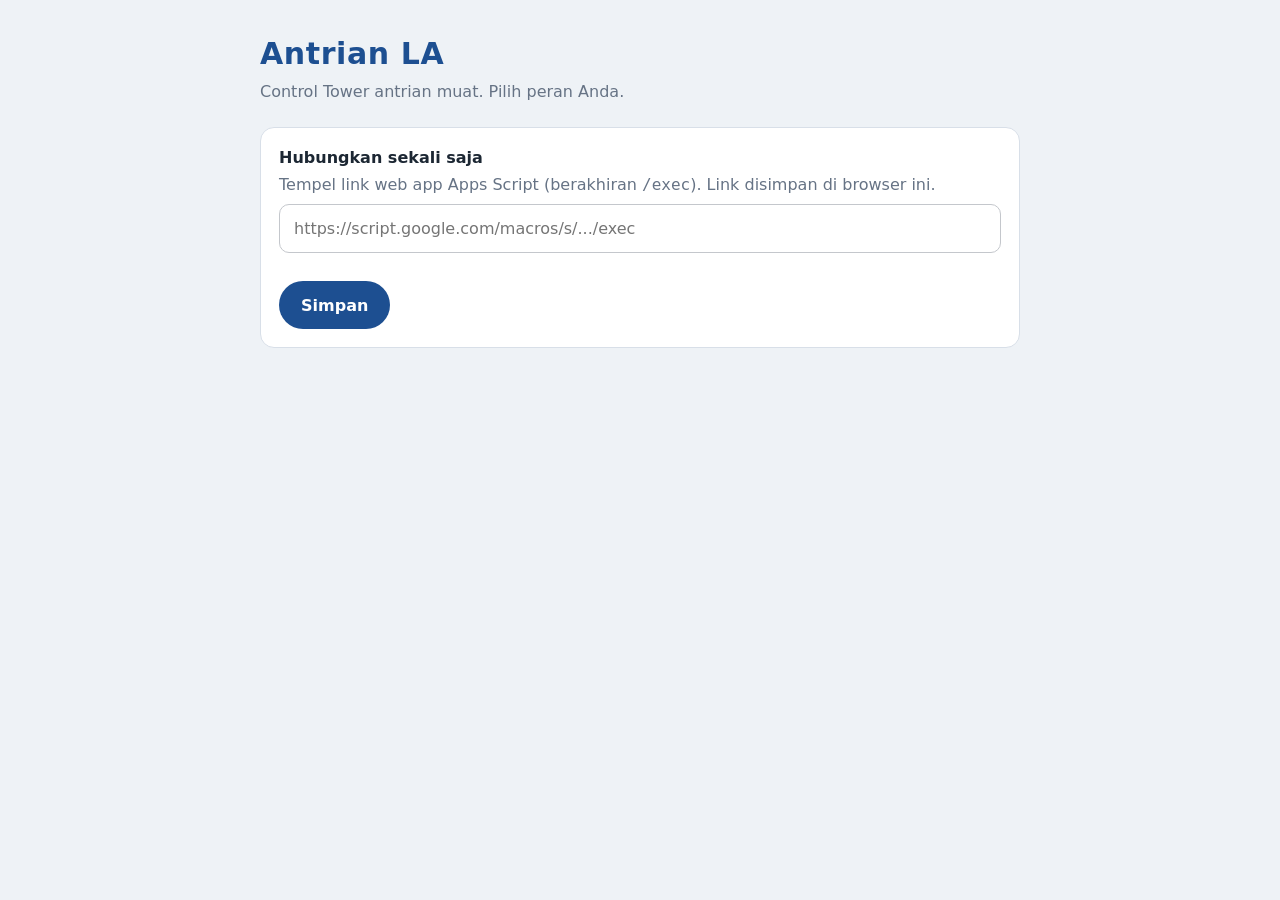
==== index.html @ 9a7a3036 "Tambah halaman github.io (gerbang menu) index.html statis: tempel link web app Apps Script sekali, l" ====
<!DOCTYPE html>
<html lang="id"><head><meta charset="utf-8">
<meta name="viewport" content="width=device-width,initial-scale=1">
<title>Antrian LA</title>
<link rel="icon" href="data:image/svg+xml,%3Csvg xmlns='http://www.w3.org/2000/svg' viewBox='0 0 24 24'%3E%3Crect width='24' height='24' rx='5' fill='%231d4f91'/%3E%3Cpath fill='%23fff' d='M12 4 5.5 6.8v4.4c0 3.9 2.8 7.4 6.5 8.3 3.7-.9 6.5-4.4 6.5-8.3V6.8z'/%3E%3C/svg%3E">
<style>
:root{--navy:#1d4f91;--ink:#1c2733;--mut:#667385;--ln:#d8dfe8;--bg:#eef2f6}
*{box-sizing:border-box}
body{margin:0;min-height:100vh;background:var(--bg);color:var(--ink);font:16px/1.45 system-ui,-apple-system,"Segoe UI",Roboto,sans-serif;display:grid;place-items:start center;padding:32px 16px}
main{width:100%;max-width:760px}
h1{margin:0 0 4px;font-size:30px;color:var(--navy);letter-spacing:.02em}
p.s{margin:0 0 24px;color:var(--mut)}
.g{display:grid;grid-template-columns:repeat(auto-fit,minmax(280px,1fr));gap:12px}
a.c{display:flex;gap:14px;align-items:center;background:#fff;border:1px solid var(--ln);border-radius:14px;padding:18px;color:inherit;text-decoration:none;transition:transform .12s,box-shadow .12s}
a.c:hover{box-shadow:0 4px 14px #0001;transform:translateY(-2px)}
a.c:active{transform:scale(.98)}
a.c svg{width:34px;height:34px;fill:var(--navy);flex:none}
a.c b{display:block;font-size:18px}a.c span{color:var(--mut);font-size:14px}
a.tv{grid-column:1/-1;justify-content:center;background:transparent;border-style:dashed;padding:12px;color:var(--navy);font-weight:600}
.box{background:#fff;border:1px solid var(--ln);border-radius:14px;padding:18px;margin-bottom:16px}
input{width:100%;font:inherit;padding:12px 14px;min-height:48px;border:1px solid #c4c7cc;border-radius:10px;margin:8px 0}
input:focus-visible,button:focus-visible,a:focus-visible{outline:3px solid #f9ab00;outline-offset:2px}
button{font:inherit;font-weight:600;min-height:48px;padding:0 22px;border:0;border-radius:999px;background:var(--navy);color:#fff;cursor:pointer}
.err{color:#a3321f;font-size:14px;min-height:20px}
.ft{margin-top:20px;font-size:13px;color:var(--mut)}.ft a{color:var(--navy);cursor:pointer;background:none;border:0;font:inherit;padding:0;text-decoration:underline;min-height:0}
[hidden]{display:none!important}
@media(prefers-reduced-motion:reduce){*{transition:none!important}}
</style></head><body><main>
<h1>Antrian LA</h1><p class="s">Control Tower antrian muat. Pilih peran Anda.</p>

<section id="setup" class="box" hidden>
  <b>Hubungkan sekali saja</b>
  <p class="s" style="margin:4px 0 0">Tempel link web app Apps Script (berakhiran <code>/exec</code>). Link disimpan di browser ini.</p>
  <input id="u" type="url" inputmode="url" autocomplete="off" placeholder="https://script.google.com/macros/s/.../exec">
  <div class="err" id="e"></div>
  <button id="save">Simpan</button>
</section>

<section id="menu" hidden>
  <div class="g" id="g"></div>
  <p class="ft">Terhubung ke web app Anda. <a id="ch" role="button" tabindex="0">Ubah link</a></p>
</section>
</main>
<script>
var P={security:['Security','Catat kendaraan masuk','M12 1L3 5v6c0 5.55 3.84 10.74 9 12 5.16-1.26 9-6.45 9-12V5l-9-4z'],
juru:['Juru muat','Mulai muat sesuai giliran','M20 8h-3V4H3c-1.1 0-2 .9-2 2v11h2c0 1.66 1.34 3 3 3s3-1.34 3-3h6c0 1.66 1.34 3 3 3s3-1.34 3-3h2v-5l-3-4zM6 18.5c-.83 0-1.5-.67-1.5-1.5s.67-1.5 1.5-1.5 1.5.67 1.5 1.5-.67 1.5-1.5 1.5zm13.5-9l1.96 2.5H17V9.5h2.5zm-1.5 9c-.83 0-1.5-.67-1.5-1.5s.67-1.5 1.5-1.5 1.5.67 1.5 1.5-.67 1.5-1.5 1.5z'],
checker:['Checker','Terima dan selesaikan muatan','M12 2C6.48 2 2 6.48 2 12s4.48 10 10 10 10-4.48 10-10S17.52 2 12 2zm-2 15l-5-5 1.41-1.41L10 14.17l7.59-7.59L19 8l-9 9z'],
dashboard:['Dashboard','Urutan datang vs urutan muat','M3 13h8V3H3v10zm0 8h8v-6H3v6zm10 0h8V11h-8v10zm0-18v6h8V3h-8z']};
var K='antrian_la_url';
function get(){try{return localStorage.getItem(K)||'';}catch(e){return '';}}
function put(v){try{localStorage.setItem(K,v);}catch(e){}}
function link(u,p,x){return u+(u.indexOf('?')<0?'?':'&')+'page='+p+(x||'');}
function show(){
  var u=get(),ok=/^https:\/\/script\.google(usercontent)?\.com\/.+/.test(u);
  document.getElementById('setup').hidden=ok;document.getElementById('menu').hidden=!ok;
  if(!ok)return;
  var g=document.getElementById('g');g.textContent='';
  Object.keys(P).forEach(function(k){
    var a=document.createElement('a');a.className='c';a.href=link(u,k);
    a.innerHTML='<svg viewBox="0 0 24 24" aria-hidden="true"><path d="'+P[k][2]+'"/></svg><div><b>'+P[k][0]+'</b><span>'+P[k][1]+'</span></div>';
    g.appendChild(a);
  });
  var t=document.createElement('a');t.className='c tv';t.href=link(u,'dashboard','&tv=1');t.textContent='Buka Dashboard mode layar TV';g.appendChild(t);
}
document.getElementById('save').onclick=function(){
  var v=document.getElementById('u').value.trim(),e=document.getElementById('e');
  if(!/^https:\/\/script\.google(usercontent)?\.com\/.+/.test(v)){e.textContent='Link harus diawali https://script.google.com/ . Salin dari Deploy > Web app.';return;}
  e.textContent='';put(v.replace(/[?#].*$/,''));show();
};
function chg(){try{localStorage.removeItem(K);}catch(e){}document.getElementById('u').value='';show();}
var ch=document.getElementById('ch');ch.onclick=chg;ch.onkeydown=function(e){if(e.key==='Enter'||e.key===' ')chg();};
show();
</script></body></html>
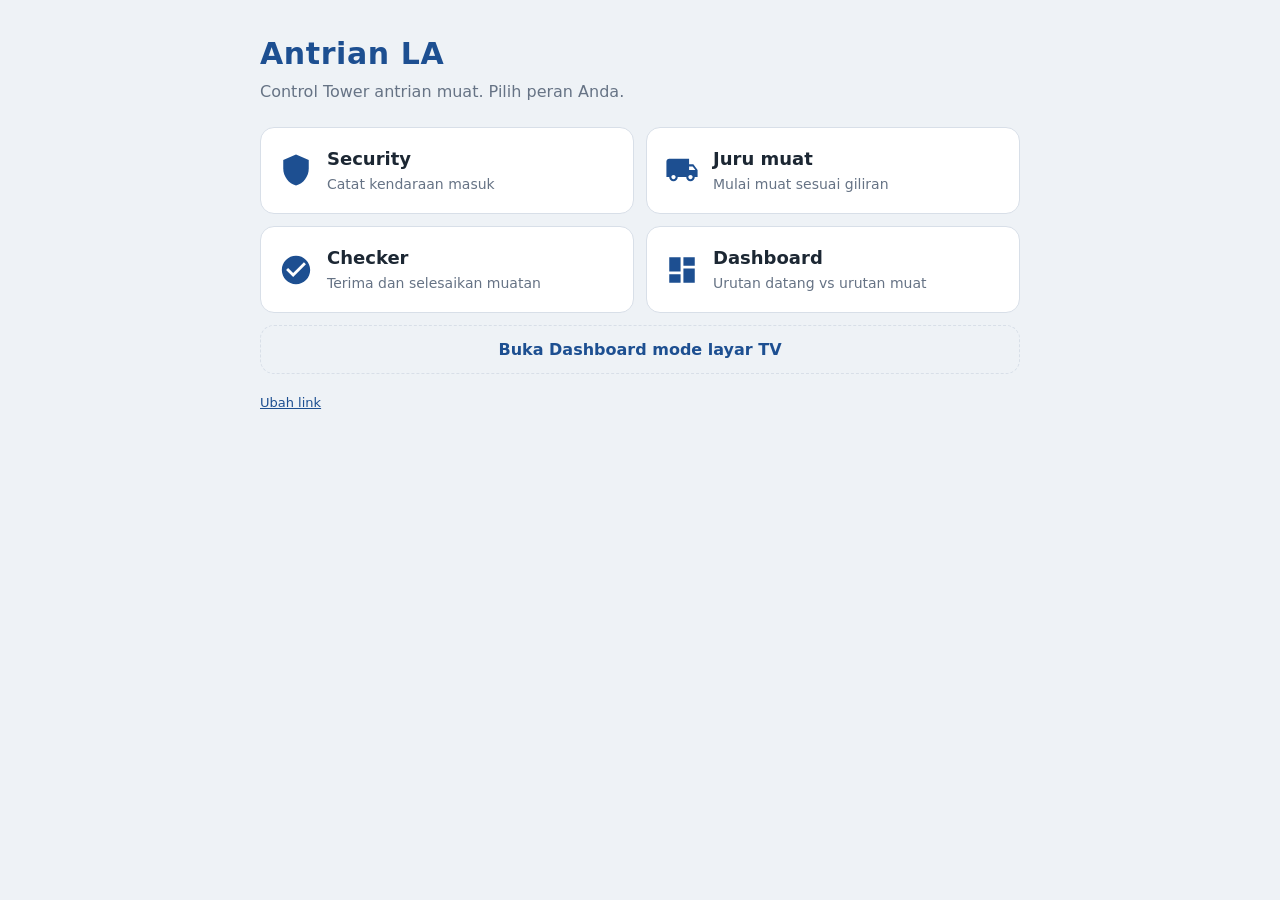
==== commit 9bf96f01: "Pasang link web app Apps Script sebagai bawaan di index.html Link bisa diganti lewat "Ubah link" (di" ====
--- a/index.html
+++ b/index.html
@@ -29,8 +29,8 @@
 <h1>Antrian LA</h1><p class="s">Control Tower antrian muat. Pilih peran Anda.</p>
 
 <section id="setup" class="box" hidden>
-  <b>Hubungkan sekali saja</b>
-  <p class="s" style="margin:4px 0 0">Tempel link web app Apps Script (berakhiran <code>/exec</code>). Link disimpan di browser ini.</p>
+  <b>Ganti link web app</b>
+  <p class="s" style="margin:4px 0 0">Tempel link web app Apps Script (berakhiran <code>/exec</code>) bila Anda membuat deploy baru. Link disimpan di browser ini.</p>
   <input id="u" type="url" inputmode="url" autocomplete="off" placeholder="https://script.google.com/macros/s/.../exec">
   <div class="err" id="e"></div>
   <button id="save">Simpan</button>
@@ -38,7 +38,7 @@
 
 <section id="menu" hidden>
   <div class="g" id="g"></div>
-  <p class="ft">Terhubung ke web app Anda. <a id="ch" role="button" tabindex="0">Ubah link</a></p>
+  <p class="ft"><a id="ch" role="button" tabindex="0">Ubah link</a></p>
 </section>
 </main>
 <script>
@@ -47,11 +47,12 @@
 checker:['Checker','Terima dan selesaikan muatan','M12 2C6.48 2 2 6.48 2 12s4.48 10 10 10 10-4.48 10-10S17.52 2 12 2zm-2 15l-5-5 1.41-1.41L10 14.17l7.59-7.59L19 8l-9 9z'],
 dashboard:['Dashboard','Urutan datang vs urutan muat','M3 13h8V3H3v10zm0 8h8v-6H3v6zm10 0h8V11h-8v10zm0-18v6h8V3h-8z']};
 var K='antrian_la_url';
-function get(){try{return localStorage.getItem(K)||'';}catch(e){return '';}}
+var DEF='https://script.google.com/macros/s/AKfycbxGzIARGAK7lKye6LNGgqKzVgSHUniZWhblGvF3IzsVkzDX6YmPfVvcn5ZhZNXHynBF/exec'; /* link bawaan; bisa diganti lewat "Ubah link" */
+function get(){try{return localStorage.getItem(K)||DEF;}catch(e){return DEF;}}
 function put(v){try{localStorage.setItem(K,v);}catch(e){}}
 function link(u,p,x){return u+(u.indexOf('?')<0?'?':'&')+'page='+p+(x||'');}
-function show(){
-  var u=get(),ok=/^https:\/\/script\.google(usercontent)?\.com\/.+/.test(u);
+function show(edit){
+  var u=get(),ok=/^https:\/\/script\.google(usercontent)?\.com\/.+/.test(u)&&edit!==true;
   document.getElementById('setup').hidden=ok;document.getElementById('menu').hidden=!ok;
   if(!ok)return;
   var g=document.getElementById('g');g.textContent='';
@@ -67,7 +68,7 @@
   if(!/^https:\/\/script\.google(usercontent)?\.com\/.+/.test(v)){e.textContent='Link harus diawali https://script.google.com/ . Salin dari Deploy > Web app.';return;}
   e.textContent='';put(v.replace(/[?#].*$/,''));show();
 };
-function chg(){try{localStorage.removeItem(K);}catch(e){}document.getElementById('u').value='';show();}
+function chg(){document.getElementById('u').value=get();show(true);}
 var ch=document.getElementById('ch');ch.onclick=chg;ch.onkeydown=function(e){if(e.key==='Enter'||e.key===' ')chg();};
 show();
 </script></body></html>
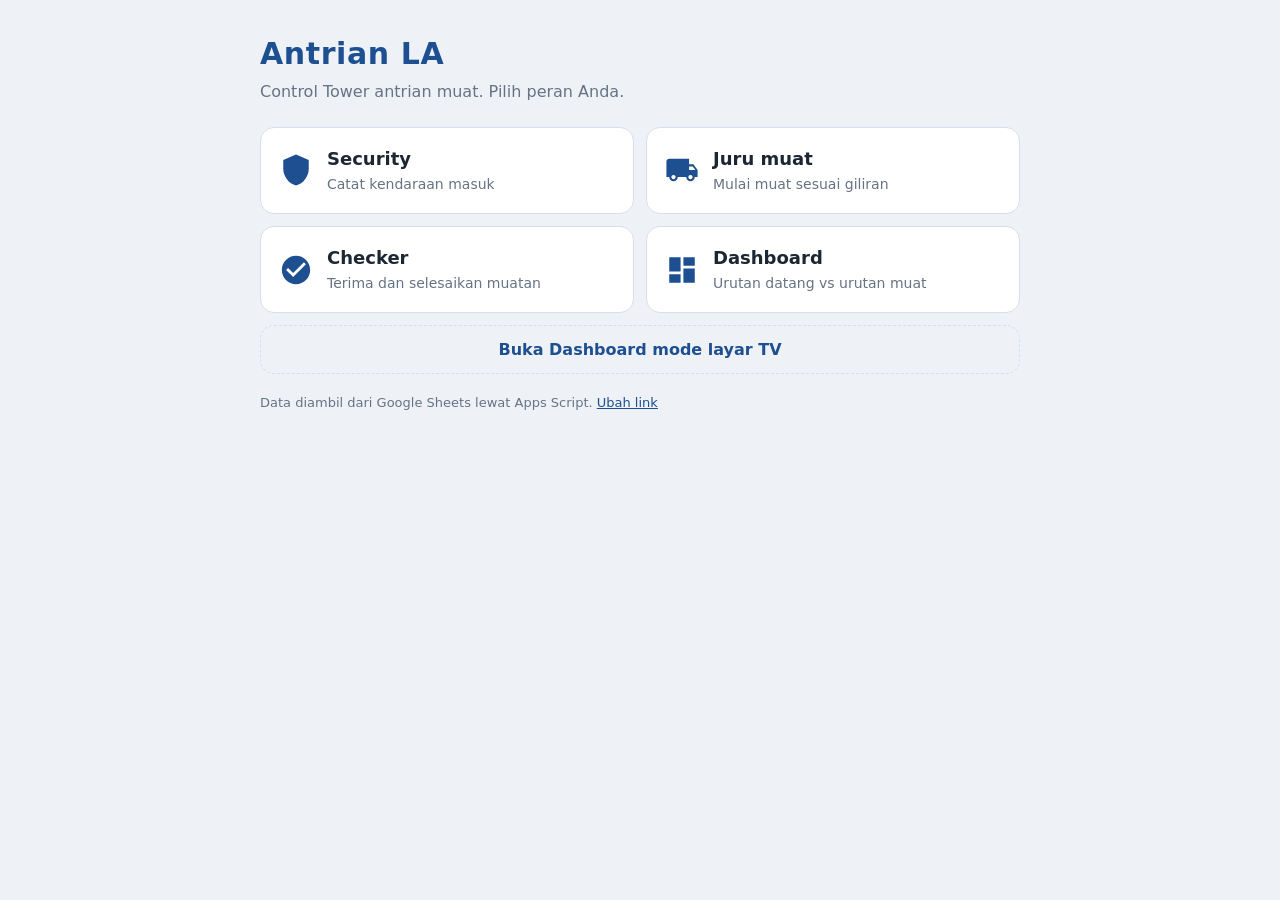
==== commit 2aee6d77: "Pisahkan tampilan ke GitHub Pages, Apps Script jadi API JSON - apps-script/Code.gs: doPost/doGet JSO" ====
--- a/index.html
+++ b/index.html
@@ -2,7 +2,7 @@
 <html lang="id"><head><meta charset="utf-8">
 <meta name="viewport" content="width=device-width,initial-scale=1">
 <title>Antrian LA</title>
-<link rel="icon" href="data:image/svg+xml,%3Csvg xmlns='http://www.w3.org/2000/svg' viewBox='0 0 24 24'%3E%3Crect width='24' height='24' rx='5' fill='%231d4f91'/%3E%3Cpath fill='%23fff' d='M12 4 5.5 6.8v4.4c0 3.9 2.8 7.4 6.5 8.3 3.7-.9 6.5-4.4 6.5-8.3V6.8z'/%3E%3C/svg%3E">
+<link rel="icon" href="assets/icon.svg" type="image/svg+xml">
 <style>
 :root{--navy:#1d4f91;--ink:#1c2733;--mut:#667385;--ln:#d8dfe8;--bg:#eef2f6}
 *{box-sizing:border-box}
@@ -29,8 +29,8 @@
 <h1>Antrian LA</h1><p class="s">Control Tower antrian muat. Pilih peran Anda.</p>
 
 <section id="setup" class="box" hidden>
-  <b>Ganti link web app</b>
-  <p class="s" style="margin:4px 0 0">Tempel link web app Apps Script (berakhiran <code>/exec</code>) bila Anda membuat deploy baru. Link disimpan di browser ini.</p>
+  <b>Alamat server (API)</b>
+  <p class="s" style="margin:4px 0 0">Link web app Apps Script berakhiran <code>/exec</code>. Bawaannya ada di <code>assets/config.js</code>; perubahan di sini hanya berlaku di browser ini.</p>
   <input id="u" type="url" inputmode="url" autocomplete="off" placeholder="https://script.google.com/macros/s/.../exec">
   <div class="err" id="e"></div>
   <button id="save">Simpan</button>
@@ -38,30 +38,29 @@
 
 <section id="menu" hidden>
   <div class="g" id="g"></div>
-  <p class="ft"><a id="ch" role="button" tabindex="0">Ubah link</a></p>
+  <p class="ft">Data diambil dari Google Sheets lewat Apps Script. <a id="ch" role="button" tabindex="0">Ubah link</a></p>
 </section>
 </main>
+<script src="assets/config.js"></script>
 <script>
 var P={security:['Security','Catat kendaraan masuk','M12 1L3 5v6c0 5.55 3.84 10.74 9 12 5.16-1.26 9-6.45 9-12V5l-9-4z'],
 juru:['Juru muat','Mulai muat sesuai giliran','M20 8h-3V4H3c-1.1 0-2 .9-2 2v11h2c0 1.66 1.34 3 3 3s3-1.34 3-3h6c0 1.66 1.34 3 3 3s3-1.34 3-3h2v-5l-3-4zM6 18.5c-.83 0-1.5-.67-1.5-1.5s.67-1.5 1.5-1.5 1.5.67 1.5 1.5-.67 1.5-1.5 1.5zm13.5-9l1.96 2.5H17V9.5h2.5zm-1.5 9c-.83 0-1.5-.67-1.5-1.5s.67-1.5 1.5-1.5 1.5.67 1.5 1.5-.67 1.5-1.5 1.5z'],
 checker:['Checker','Terima dan selesaikan muatan','M12 2C6.48 2 2 6.48 2 12s4.48 10 10 10 10-4.48 10-10S17.52 2 12 2zm-2 15l-5-5 1.41-1.41L10 14.17l7.59-7.59L19 8l-9 9z'],
 dashboard:['Dashboard','Urutan datang vs urutan muat','M3 13h8V3H3v10zm0 8h8v-6H3v6zm10 0h8V11h-8v10zm0-18v6h8V3h-8z']};
 var K='antrian_la_url';
-var DEF='https://script.google.com/macros/s/AKfycbxGzIARGAK7lKye6LNGgqKzVgSHUniZWhblGvF3IzsVkzDX6YmPfVvcn5ZhZNXHynBF/exec'; /* link bawaan; bisa diganti lewat "Ubah link" */
-function get(){try{return localStorage.getItem(K)||DEF;}catch(e){return DEF;}}
+function get(){var u='';try{u=localStorage.getItem(K)||'';}catch(e){}return u||((window.ANTRIAN||{}).apiUrl)||'';}
 function put(v){try{localStorage.setItem(K,v);}catch(e){}}
-function link(u,p,x){return u+(u.indexOf('?')<0?'?':'&')+'page='+p+(x||'');}
 function show(edit){
-  var u=get(),ok=/^https:\/\/script\.google(usercontent)?\.com\/.+/.test(u)&&edit!==true;
-  document.getElementById('setup').hidden=ok;document.getElementById('menu').hidden=!ok;
-  if(!ok)return;
+  var u=get();
+  document.getElementById('setup').hidden=!edit;document.getElementById('menu').hidden=false;
+  if(edit===true)return;
   var g=document.getElementById('g');g.textContent='';
   Object.keys(P).forEach(function(k){
-    var a=document.createElement('a');a.className='c';a.href=link(u,k);
+    var a=document.createElement('a');a.className='c';a.href=k+'.html';
     a.innerHTML='<svg viewBox="0 0 24 24" aria-hidden="true"><path d="'+P[k][2]+'"/></svg><div><b>'+P[k][0]+'</b><span>'+P[k][1]+'</span></div>';
     g.appendChild(a);
   });
-  var t=document.createElement('a');t.className='c tv';t.href=link(u,'dashboard','&tv=1');t.textContent='Buka Dashboard mode layar TV';g.appendChild(t);
+  var t=document.createElement('a');t.className='c tv';t.href='dashboard.html?tv=1';t.textContent='Buka Dashboard mode layar TV';g.appendChild(t);
 }
 document.getElementById('save').onclick=function(){
   var v=document.getElementById('u').value.trim(),e=document.getElementById('e');
